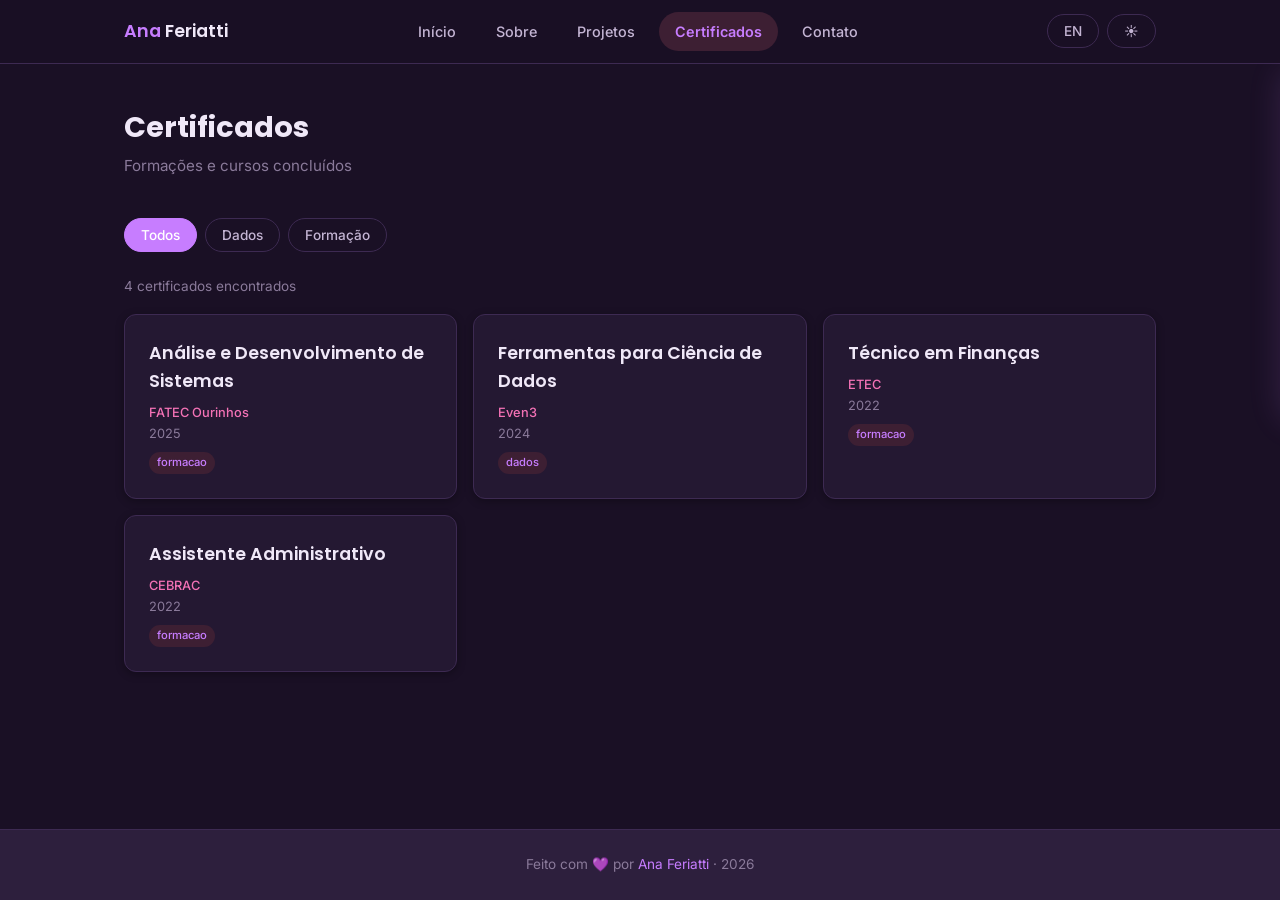
==== docs/certificados.html @ 39eaa2be "Esqueleto" ====
<!DOCTYPE html>
<html lang="pt-br">
<head>
  <meta charset="UTF-8">
  <meta name="viewport" content="width=device-width, initial-scale=1.0">
  <title>Certificados — Ana Feriatti</title>
  <meta name="description" content="Certificados e cursos de Ana Feriatti.">
  <meta name="author" content="Ana Feriatti">
  <link rel="icon" href="data:image/svg+xml,<svg xmlns='http://www.w3.org/2000/svg' viewBox='0 0 100 100'><text y='.9em' font-size='90'>💜</text></svg>">
  <link rel="preconnect" href="https://fonts.googleapis.com">
  <link rel="preconnect" href="https://fonts.gstatic.com" crossorigin>
  <link href="https://fonts.googleapis.com/css2?family=Inter:wght@400;500;600&family=Poppins:wght@600;700&display=swap" rel="stylesheet">
  <link rel="stylesheet" href="css/style.css">
</head>
<body data-page="certificados">

  <main class="page">
    <div class="container">
      <section class="page-section">
        <h2 class="section-title reveal">Certificados</h2>
        <p class="section-subtitle reveal">Formações e cursos concluídos</p>

        <div class="filters reveal">
          <button class="filter-btn active" data-filter="all">Todos</button>
          <button class="filter-btn" data-filter="dados">Dados</button>
          <button class="filter-btn" data-filter="formacao">Formação</button>
        </div>
        <div class="result-count reveal" id="certCount"></div>

        <div class="certs-grid" id="certList"></div>
      </section>
    </div>
  </main>

  <script src="js/bootstrap.js"></script>
</body>
</html>
---- docs/css/style.css ----
/* ===== DESIGN TOKENS ===== */
:root {
  --color-bg: #fefcff;
  --color-surface: #ffffff;
  --color-surface-alt: #f8f4fc;
  --color-border: #ede6f5;
  --color-primary: #9b59b6;
  --color-primary-light: #d2a8e0;
  --color-primary-dark: #7d3c98;
  --color-accent: #e91e8c;
  --color-accent-light: #fce4f3;
  --color-text: #2d2040;
  --color-text-secondary: #6b5b7b;
  --color-text-muted: #9a8ba8;
  --color-gradient-start: #f3e7fa;
  --color-gradient-end: #fce4f3;
  --color-card-shadow: rgba(155, 89, 182, 0.08);
  --color-card-hover-shadow: rgba(155, 89, 182, 0.16);

  --font-heading: 'Poppins', sans-serif;
  --font-body: 'Inter', sans-serif;
  --radius-sm: 8px;
  --radius-md: 12px;
  --radius-lg: 20px;
  --radius-full: 9999px;
  --shadow-sm: 0 2px 8px var(--color-card-shadow);
  --shadow-md: 0 4px 20px var(--color-card-shadow);
  --shadow-lg: 0 8px 32px var(--color-card-hover-shadow);
  --max-width: 1080px;
  --nav-height: 64px;

  --space-xs: 4px;
  --space-sm: 8px;
  --space-md: 16px;
  --space-lg: 24px;
  --space-xl: 40px;
  --space-2xl: 64px;
}

[data-theme="dark"] {
  --color-bg: #1a1025;
  --color-surface: #241832;
  --color-surface-alt: #2d1f3d;
  --color-border: #3d2a52;
  --color-primary: #c77dff;
  --color-primary-light: #e0b0ff;
  --color-primary-dark: #a855f7;
  --color-accent: #f472b6;
  --color-accent-light: #3d1f33;
  --color-text: #f0e8f8;
  --color-text-secondary: #c4b5d4;
  --color-text-muted: #8a7a9a;
  --color-gradient-start: #2d1f3d;
  --color-gradient-end: #3d1f33;
  --color-card-shadow: rgba(0, 0, 0, 0.3);
  --color-card-hover-shadow: rgba(199, 125, 255, 0.15);
}

/* ===== RESET ===== */
*, *::before, *::after { margin: 0; padding: 0; box-sizing: border-box; }
html { scroll-behavior: smooth; }

body {
  background: var(--color-bg);
  color: var(--color-text);
  font-family: var(--font-body);
  font-size: 16px;
  line-height: 1.6;
  min-height: 100vh;
  display: flex;
  flex-direction: column;
  -webkit-font-smoothing: antialiased;
}

a { color: var(--color-primary); text-decoration: none; transition: color 0.2s; }
a:hover { color: var(--color-primary-dark); }
a:focus-visible { outline: 2px solid var(--color-primary); outline-offset: 3px; border-radius: 4px; }
img { max-width: 100%; display: block; }

/* ===== UTILITIES ===== */
.sr-only {
  position: absolute; width: 1px; height: 1px; padding: 0; margin: -1px;
  overflow: hidden; clip: rect(0,0,0,0); white-space: nowrap; border: 0;
}
.container { max-width: var(--max-width); margin: 0 auto; padding: 0 var(--space-lg); }
.gradient-text {
  background: linear-gradient(135deg, var(--color-primary), var(--color-accent));
  -webkit-background-clip: text;
  -webkit-text-fill-color: transparent;
  background-clip: text;
}

/* ===== NAVIGATION ===== */
.navbar {
  position: fixed; top: 0; left: 0; right: 0; z-index: 100;
  background: rgba(254, 252, 255, 0.85);
  backdrop-filter: blur(12px);
  border-bottom: 1px solid var(--color-border);
  height: var(--nav-height);
  display: flex; align-items: center;
}
[data-theme="dark"] .navbar { background: rgba(26, 16, 37, 0.85); }

.navbar .container { display: flex; align-items: center; justify-content: space-between; width: 100%; }
.nav-brand { font-family: var(--font-heading); font-weight: 600; font-size: 1.1rem; color: var(--color-text); }
.nav-brand span { color: var(--color-primary); }

.nav-links { display: flex; gap: var(--space-sm); align-items: center; }
.nav-links a {
  font-size: 0.9rem; color: var(--color-text-secondary); padding: var(--space-sm) var(--space-md);
  border-radius: var(--radius-full); transition: all 0.2s; font-weight: 500;
}
.nav-links a:hover { color: var(--color-primary); background: var(--color-accent-light); }
.nav-links a.active { color: var(--color-primary); background: var(--color-accent-light); font-weight: 600; }

.nav-actions { display: flex; gap: var(--space-sm); align-items: center; }
.nav-btn {
  background: none; border: 1px solid var(--color-border); color: var(--color-text-secondary);
  cursor: pointer; padding: var(--space-sm) var(--space-md); border-radius: var(--radius-full);
  font-family: var(--font-body); font-size: 0.85rem; font-weight: 500; transition: all 0.2s;
}
.nav-btn:hover { border-color: var(--color-primary); color: var(--color-primary); background: var(--color-accent-light); }

.menu-btn {
  display: none; background: none; border: none; color: var(--color-text);
  cursor: pointer; padding: var(--space-sm); font-size: 1.4rem; line-height: 1;
}

.side-nav {
  position: fixed; top: var(--nav-height); right: 0; width: 260px;
  background: var(--color-surface); border-left: 1px solid var(--color-border);
  border-bottom: 1px solid var(--color-border); padding: var(--space-lg);
  transform: translateX(100%); transition: transform 0.25s ease; z-index: 90;
  border-radius: 0 0 0 var(--radius-lg); box-shadow: var(--shadow-lg);
}
.side-nav.open { transform: translateX(0); }
.side-nav a {
  display: block; padding: var(--space-md); font-size: 0.95rem; color: var(--color-text-secondary);
  border-radius: var(--radius-sm); margin-bottom: var(--space-xs); transition: all 0.2s;
}
.side-nav a:hover, .side-nav a.active { color: var(--color-primary); background: var(--color-accent-light); }

/* ===== PAGE LAYOUT ===== */
.page { flex: 1; padding-top: var(--nav-height); }
.page-section { padding: var(--space-2xl) 0; }
.page-section:first-child { padding-top: var(--space-xl); }

/* ===== HERO (HOME) ===== */
.hero {
  text-align: center;
  padding: var(--space-2xl) var(--space-lg);
  background: linear-gradient(160deg, var(--color-gradient-start), var(--color-gradient-end));
  border-radius: var(--radius-lg);
  margin: var(--space-lg);
}
.hero-emoji { font-size: 4rem; margin-bottom: var(--space-md); }
.hero h1 { font-family: var(--font-heading); font-size: 2.4rem; font-weight: 700; margin-bottom: var(--space-md); color: var(--color-text); }
.hero p { font-size: 1.1rem; color: var(--color-text-secondary); max-width: 600px; margin: 0 auto var(--space-lg); line-height: 1.8; }
.hero-tags { display: flex; flex-wrap: wrap; justify-content: center; gap: var(--space-sm); margin-bottom: var(--space-lg); }
.hero-tag {
  background: var(--color-surface); border: 1px solid var(--color-border);
  padding: var(--space-sm) var(--space-md); border-radius: var(--radius-full);
  font-size: 0.85rem; color: var(--color-primary); font-weight: 500;
}
.hero-links { display: flex; flex-wrap: wrap; justify-content: center; gap: var(--space-md); }
.hero-link {
  display: inline-flex; align-items: center; gap: var(--space-sm);
  padding: var(--space-md) var(--space-lg); border-radius: var(--radius-full);
  font-weight: 600; font-size: 0.95rem; transition: all 0.2s;
}
.hero-link.primary { background: var(--color-primary); color: #fff; }
.hero-link.primary:hover { background: var(--color-primary-dark); color: #fff; transform: translateY(-2px); box-shadow: var(--shadow-md); }
.hero-link.secondary { border: 1px solid var(--color-border); color: var(--color-text-secondary); }
.hero-link.secondary:hover { border-color: var(--color-primary); color: var(--color-primary); background: var(--color-accent-light); }

/* ===== SECTION HEADINGS ===== */
.section-title {
  font-family: var(--font-heading); font-size: 1.8rem; font-weight: 700;
  margin-bottom: var(--space-xs); color: var(--color-text);
}
.section-subtitle { color: var(--color-text-muted); font-size: 0.95rem; margin-bottom: var(--space-xl); }

/* ===== CARDS ===== */
.card {
  background: var(--color-surface); border: 1px solid var(--color-border);
  border-radius: var(--radius-md); padding: var(--space-lg);
  transition: all 0.25s ease; box-shadow: var(--shadow-sm);
}
.card:hover { box-shadow: var(--shadow-lg); transform: translateY(-3px); border-color: var(--color-primary-light); }
.card-title { font-family: var(--font-heading); font-weight: 600; font-size: 1.1rem; margin-bottom: var(--space-sm); color: var(--color-text); }
.card-subtitle { font-size: 0.85rem; color: var(--color-primary); font-weight: 500; margin-bottom: var(--space-sm); }
.card-desc { font-size: 0.9rem; color: var(--color-text-secondary); line-height: 1.7; }

/* ===== TIMELINE ===== */
.timeline { position: relative; padding-left: var(--space-xl); }
.timeline::before {
  content: ''; position: absolute; left: 8px; top: 8px; bottom: 8px;
  width: 2px; background: linear-gradient(to bottom, var(--color-primary-light), var(--color-accent));
  border-radius: 2px;
}
.tl-item { position: relative; margin-bottom: var(--space-xl); }
.tl-item::before {
  content: ''; position: absolute; left: calc(-1 * var(--space-xl) + 4px); top: 8px;
  width: 10px; height: 10px; border-radius: 50%;
  background: var(--color-primary); border: 2px solid var(--color-surface);
  box-shadow: 0 0 0 3px var(--color-primary-light);
}
.tl-item h3 { font-family: var(--font-heading); font-weight: 600; font-size: 1rem; color: var(--color-text); margin-bottom: var(--space-xs); }
.tl-item .tl-date { font-size: 0.8rem; color: var(--color-primary); font-weight: 500; margin-bottom: var(--space-sm); }
.tl-item p { font-size: 0.9rem; color: var(--color-text-secondary); line-height: 1.7; }

/* ===== SKILLS GRID ===== */
.skills-grid { display: grid; grid-template-columns: repeat(auto-fit, minmax(200px, 1fr)); gap: var(--space-md); }
.skill-card { text-align: center; }
.skill-card h4 {
  font-size: 0.75rem; text-transform: uppercase; letter-spacing: 0.1em;
  color: var(--color-text-muted); margin-bottom: var(--space-md); font-weight: 600;
}
.tags { display: flex; flex-wrap: wrap; gap: var(--space-sm); justify-content: center; }
.tag {
  font-size: 0.8rem; padding: var(--space-xs) var(--space-md);
  border-radius: var(--radius-full); background: var(--color-accent-light);
  color: var(--color-primary); font-weight: 500; border: 1px solid var(--color-border);
  transition: all 0.2s;
}
.tag:hover { background: var(--color-primary); color: #fff; border-color: var(--color-primary); }

/* ===== PROJECTS ===== */
.projects-grid { display: grid; grid-template-columns: repeat(auto-fit, minmax(300px, 1fr)); gap: var(--space-md); }
.project-card { display: flex; flex-direction: column; }
.project-card .card-title a { color: var(--color-text); }
.project-card .card-title a:hover { color: var(--color-primary); }
.project-card.featured { border-left: 3px solid var(--color-primary); }
.project-meta { display: flex; flex-wrap: wrap; gap: var(--space-md); margin-top: auto; padding-top: var(--space-md); font-size: 0.8rem; color: var(--color-text-muted); }
.project-meta span { display: inline-flex; align-items: center; gap: var(--space-xs); }
.lang-dot { width: 10px; height: 10px; border-radius: 50%; display: inline-block; }
.project-links { display: flex; gap: var(--space-sm); margin-top: var(--space-md); }
.project-links a {
  font-size: 0.8rem; padding: var(--space-xs) var(--space-md); border: 1px solid var(--color-border);
  border-radius: var(--radius-full); color: var(--color-text-secondary); transition: all 0.2s;
}
.project-links a:hover { border-color: var(--color-primary); color: var(--color-primary); background: var(--color-accent-light); }

/* ===== FILTERS ===== */
.filters { display: flex; flex-wrap: wrap; gap: var(--space-sm); margin-bottom: var(--space-lg); }
.filter-btn {
  background: none; border: 1px solid var(--color-border); color: var(--color-text-secondary);
  font-family: var(--font-body); font-size: 0.85rem; padding: var(--space-sm) var(--space-md);
  cursor: pointer; border-radius: var(--radius-full); transition: all 0.2s; font-weight: 500;
}
.filter-btn:hover { border-color: var(--color-primary); color: var(--color-primary); }
.filter-btn.active { background: var(--color-primary); color: #fff; border-color: var(--color-primary); }
.result-count { font-size: 0.85rem; color: var(--color-text-muted); margin-bottom: var(--space-md); }

/* ===== CERTIFICATES ===== */
.certs-grid { display: grid; grid-template-columns: repeat(auto-fit, minmax(280px, 1fr)); gap: var(--space-md); }
.cert-card .cert-issuer { font-size: 0.8rem; color: var(--color-accent); font-weight: 500; }
.cert-card .cert-date { font-size: 0.8rem; color: var(--color-text-muted); }
.cert-card .cert-category {
  display: inline-block; font-size: 0.7rem; padding: 2px var(--space-sm);
  background: var(--color-accent-light); color: var(--color-primary);
  border-radius: var(--radius-full); font-weight: 500; margin-top: var(--space-sm);
}

/* ===== CONTACT ===== */
.contact-grid { display: grid; grid-template-columns: repeat(auto-fit, minmax(240px, 1fr)); gap: var(--space-md); }
.contact-card {
  text-decoration: none; display: flex; flex-direction: column; align-items: center; text-align: center;
  padding: var(--space-xl) var(--space-lg);
}
.contact-card:hover { color: var(--color-text); }
.contact-icon { font-size: 2rem; margin-bottom: var(--space-md); }
.contact-label { font-size: 0.8rem; text-transform: uppercase; letter-spacing: 0.05em; color: var(--color-text-muted); margin-bottom: var(--space-sm); font-weight: 600; }
.contact-value { font-size: 0.95rem; color: var(--color-primary); font-weight: 500; word-break: break-all; }

.contact-cta {
  text-align: center; padding: var(--space-xl);
  background: linear-gradient(135deg, var(--color-gradient-start), var(--color-gradient-end));
  border-radius: var(--radius-lg); margin-top: var(--space-xl);
}
.contact-cta p { color: var(--color-text-secondary); margin-bottom: var(--space-md); font-size: 1.05rem; }
.contact-cta a { font-weight: 600; }

/* ===== LOADING / ERROR ===== */
.loading { text-align: center; padding: var(--space-xl); color: var(--color-text-muted); }
.loading::after { content: ''; display: inline-block; width: 16px; height: 16px; border: 2px solid var(--color-border); border-top-color: var(--color-primary); border-radius: 50%; animation: spin 0.8s linear infinite; margin-left: var(--space-sm); vertical-align: middle; }
@keyframes spin { to { transform: rotate(360deg); } }
.error-msg { text-align: center; padding: var(--space-lg); color: var(--color-accent); font-size: 0.9rem; }

/* ===== FOOTER ===== */
.footer {
  border-top: 1px solid var(--color-border); padding: var(--space-lg);
  text-align: center; font-size: 0.85rem; color: var(--color-text-muted);
  background: var(--color-surface-alt);
}
.footer a { color: var(--color-primary); }

/* ===== ANIMATIONS ===== */
.reveal { opacity: 0; transform: translateY(16px); transition: opacity 0.5s ease, transform 0.5s ease; }
.reveal.visible { opacity: 1; transform: translateY(0); }

/* ===== RESPONSIVE ===== */
@media (max-width: 768px) {
  .nav-links { display: none; }
  .menu-btn { display: block; }
  .hero h1 { font-size: 1.8rem; }
  .hero { margin: var(--space-md); padding: var(--space-xl) var(--space-md); }
  .skills-grid { grid-template-columns: 1fr 1fr; }
  .projects-grid { grid-template-columns: 1fr; }
  .section-title { font-size: 1.5rem; }
}

@media (max-width: 480px) {
  .hero h1 { font-size: 1.5rem; }
  .skills-grid { grid-template-columns: 1fr; }
  .contact-grid { grid-template-columns: 1fr; }
  .certs-grid { grid-template-columns: 1fr; }
  .hero-links { flex-direction: column; align-items: center; }
}
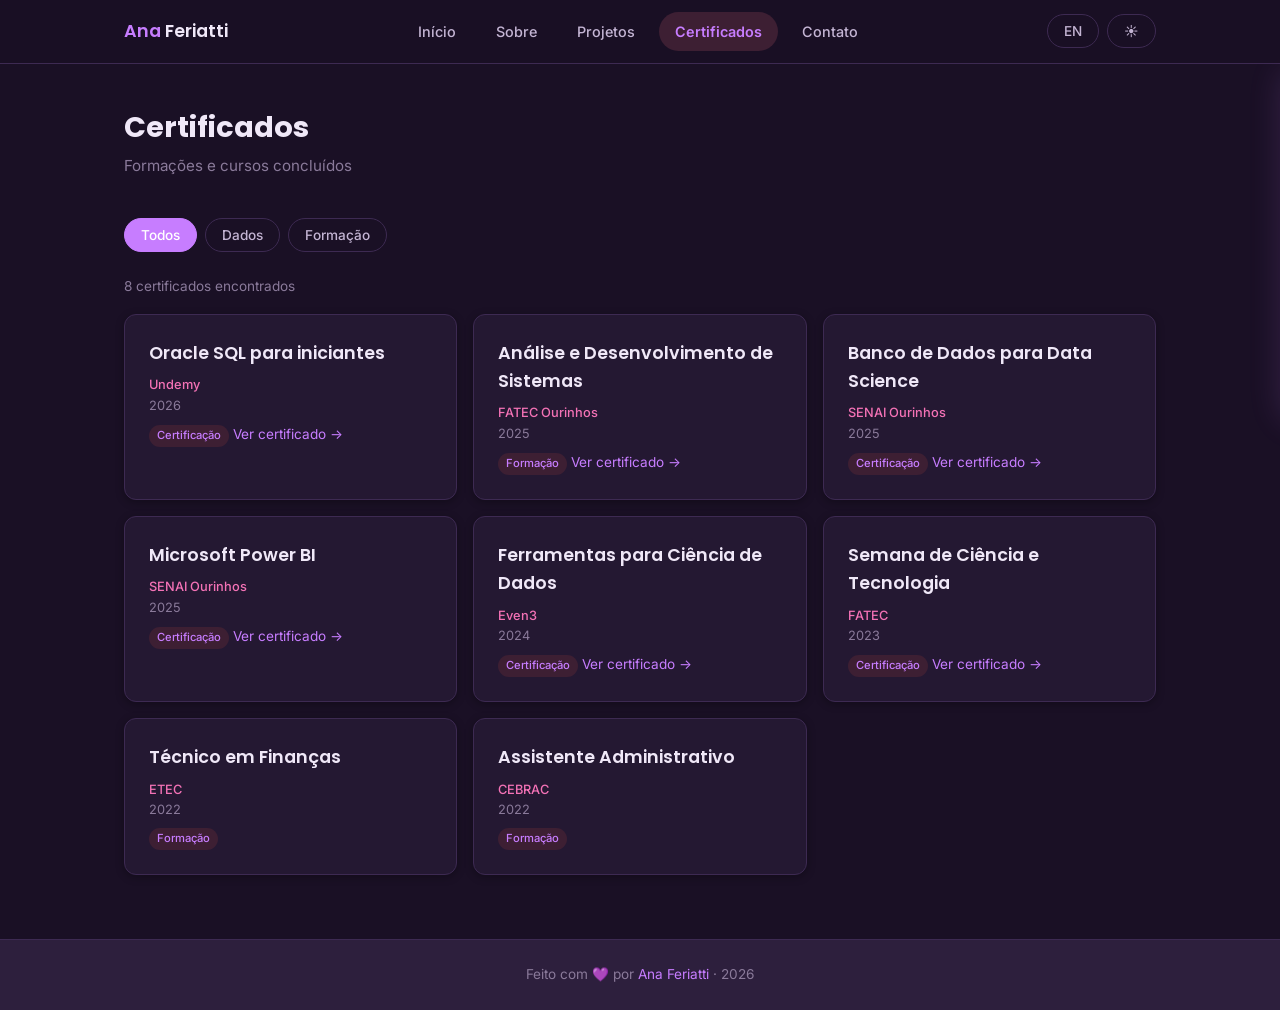
==== commit 613425c9: "Ajustes nomes" ====
--- a/docs/certificados.html
+++ b/docs/certificados.html
@@ -22,8 +22,8 @@
 
         <div class="filters reveal">
           <button class="filter-btn active" data-filter="all">Todos</button>
-          <button class="filter-btn" data-filter="dados">Dados</button>
-          <button class="filter-btn" data-filter="formacao">Formação</button>
+          <button class="filter-btn" data-filter="Certificação">Dados</button>
+          <button class="filter-btn" data-filter="Formação">Formação</button>
         </div>
         <div class="result-count reveal" id="certCount"></div>
 
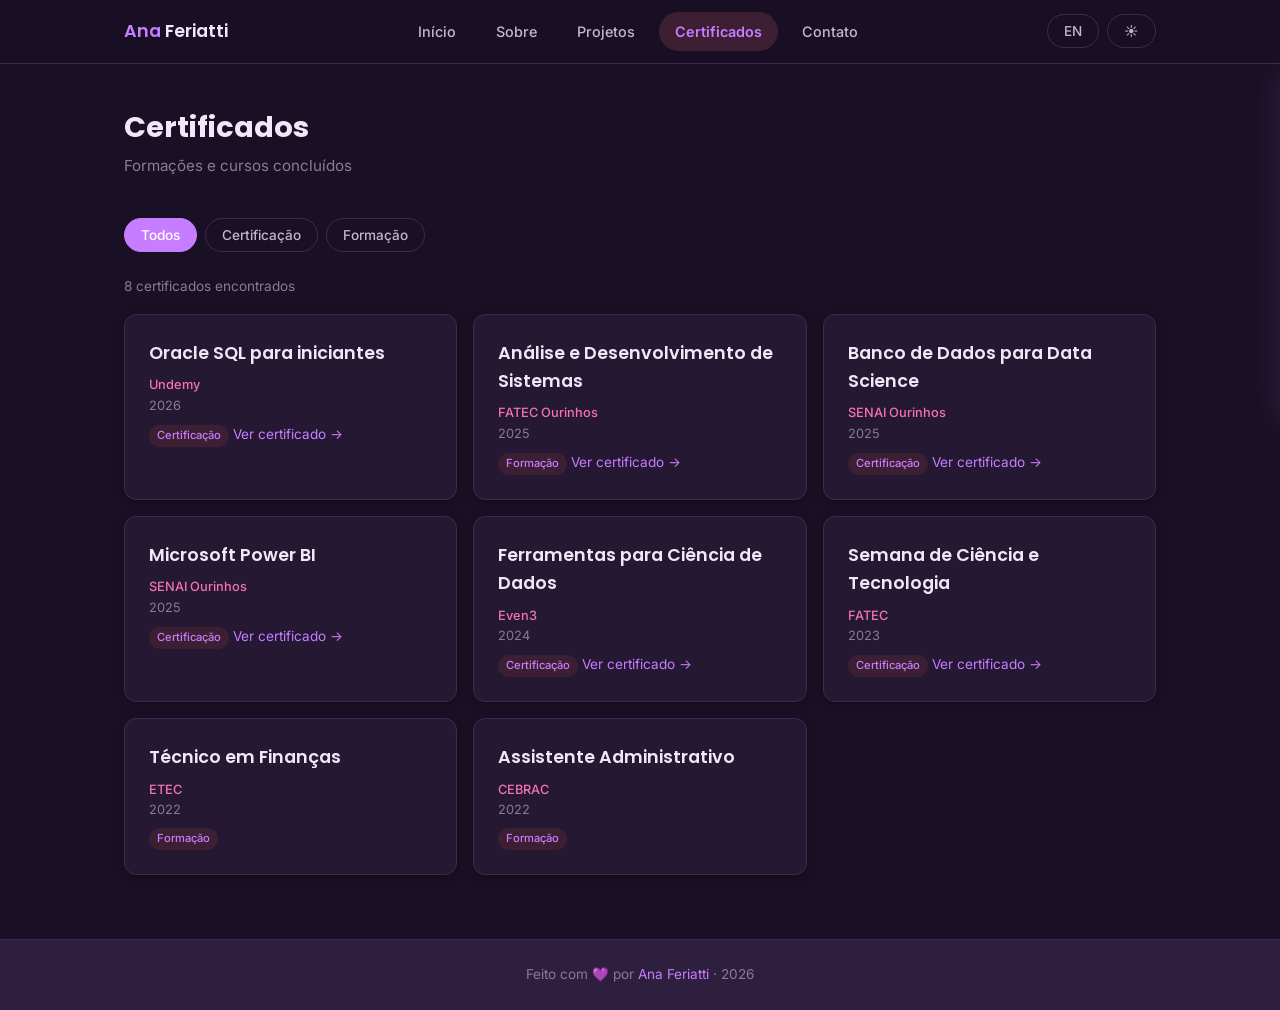
==== commit 5ca6fbdb: "dublagem" ====
--- a/docs/certificados.html
+++ b/docs/certificados.html
@@ -22,9 +22,10 @@
 
         <div class="filters reveal">
           <button class="filter-btn active" data-filter="all">Todos</button>
-          <button class="filter-btn" data-filter="Certificação">Dados</button>
+          <button class="filter-btn" data-filter="Certificação">Certificação</button>
           <button class="filter-btn" data-filter="Formação">Formação</button>
         </div>
+        
         <div class="result-count reveal" id="certCount"></div>
 
         <div class="certs-grid" id="certList"></div>
